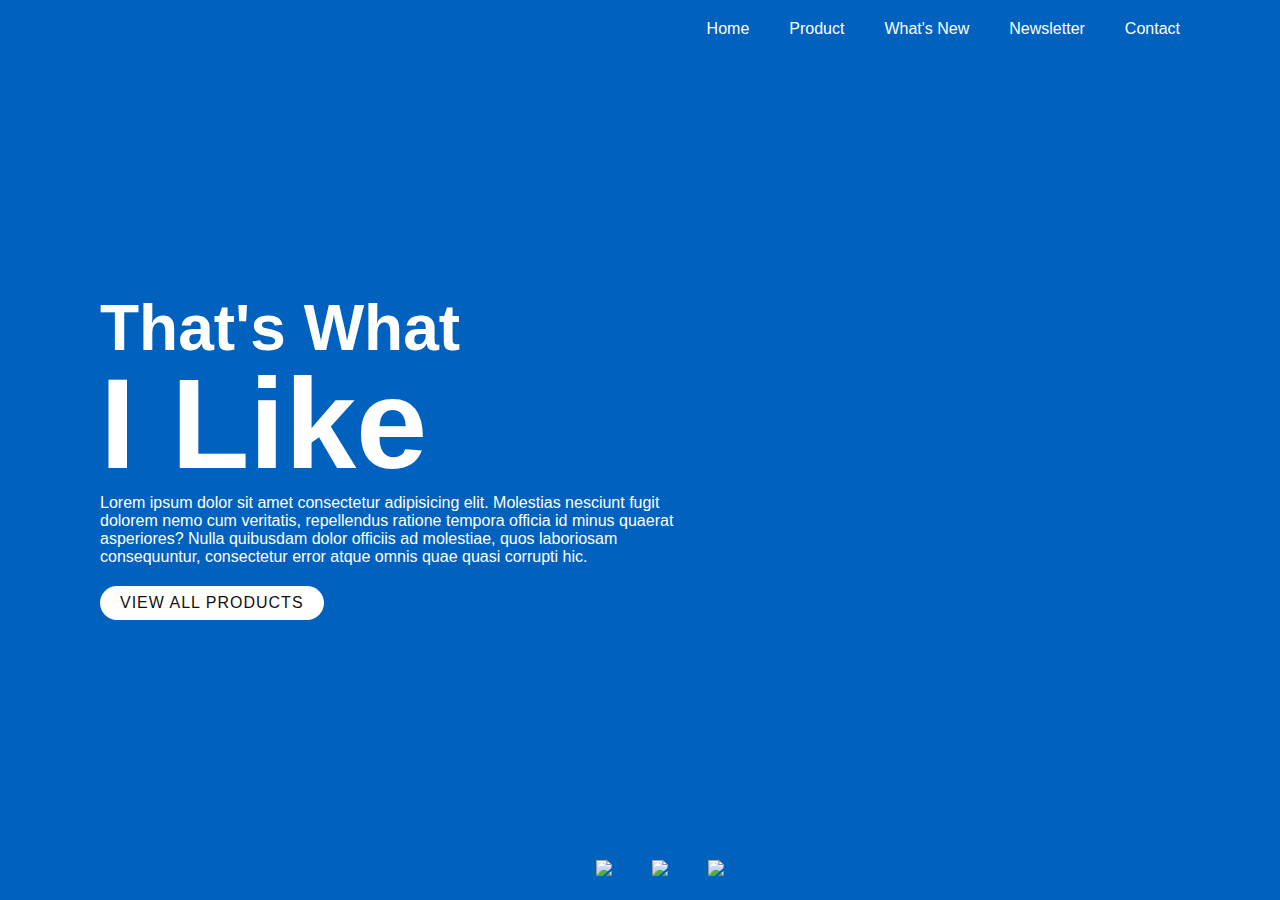
==== index.html @ f525b6c5 "update" ====
<!DOCTYPE html>
<html lang="en">
<head>
    <meta charset="UTF-8">
    <meta http-equiv="X-UA-Compatible" content="IE=edge">
    <meta name="viewport" content="width=device-width, initial-scale=1.0">
    <link rel="stylesheet" href="style.css">
    <title>Document</title>
</head>
<body>
        <section class="sec">
            <header>
                <a href="#"><img src="https://www.pepsi.com/en-us/uploads/images/logo-large.png?mtime=20180110134814" alt="" class="logo"></a>
                <ul>
                    <li><a href="#">Home</a></li>
                    <li><a href="#">Product</a></li>
                    <li><a href="#">What's New</a></li>
                    <li><a href="#">Newsletter</a></li>
                    <li><a href="#">Contact</a></li>
                </ul>
            </header>
            <div class="content">
                <div class="textBox">
                    <h2>That's What<br><span>I Like</span></h2>
                    <p>Lorem ipsum dolor sit amet consectetur adipisicing elit. Molestias nesciunt fugit dolorem nemo cum
                        veritatis, repellendus ratione tempora officia id minus quaerat asperiores?
                        Nulla quibusdam dolor officiis ad molestiae, quos laboriosam consequuntur, consectetur error atque
                        omnis quae quasi corrupti hic.</p>
                    <a href="#">View All Products</a>
                </div>
                <div class="imgBox">
                    <img src="https://www.pepsi.com/en-us/uploads/images/can-pepsi.png?mtime=20180110134757" alt="" class="pepsi" >
                    
                </div>         
            </div>
            <ul class="thumb">
                <li><img src="https://www.pepsi.com/en-us/uploads/images/can-pepsi.png?mtime=20180110134757" onclick="imgSlider('https://www.pepsi.com/en-us/uploads/images/can-pepsi.png?mtime=20180110134757');changeBgColor('#0062be')" ></li>
                <li><img src="https://www.pepsi.com/en-us/uploads/images/Diet-Pepsi-v2_12oz.png?mtime=20180215173735" onclick="imgSlider('https://www.pepsi.com/en-us/uploads/images/Diet-Pepsi-v2_12oz.png?mtime=20180215173735');changeBgColor('#e60c2c')"></li>
                <li><img src="https://www.pepsi.com/en-us/uploads/images/can-pepsi-zero-sugar.png" onclick="imgSlider('https://www.pepsi.com/en-us/uploads/images/can-pepsi-zero-sugar.png');changeBgColor('#1e1e1e')"></li>
            </ul>
            <ul class="sci">
                <li><a href="#"><img src="facebook.png" alt=""></a></li>
                <li><a href="#"><img src="twitter.png" alt=""></a></li>
                <li><a href="#"><img src="instagram.png" alt=""></a></li>
            </ul>
        </section>
        <script type="text/javascript">
            function imgSlider(anything) {
                document.querySelector('.pepsi').src =anything
            }
            function changeBgColor(color) {
                const sec = document.querySelector('.sec');
                sec.style.background = color;
                
            }
        </script>
    </body>
</body>
</html>
---- style.css ----
@import url('https://fonts.googleapis.com/css?famiyl=Poppins:200,300,400,500,600,700,800,900&display=swap');
*
{
    margin: 0;
    padding-right: 0;
    box-sizing: border-box;
    font-family: 'Poppins', sans-serif;
}
section{
    position: relative;
    width: 100%;
    min-height: 100vh;
    padding: 100px;
    display: flex;
    justify-content: space-between;
    align-items: center;
    background: #0062be;
    transition: 0.5s;
}
header{
    position: absolute;
    top: 0;
    left: 0;
    width: 100%;
    padding: 20px 100px;
    display: flex;
    justify-content: space-between;
    align-items: center;
}
header .logo{
position: relative;
max-width: 80px;
}
header ul {
position: relative;
display: flex;
}
header ul li{
    list-style: none;
}
header ul li a{
    display: inline-block;
    color: #fff;
    font-weight: 400;
    margin-left: 40px;
    text-decoration: none;
}
.content{
    position: relative;
    width: 100%;
    display: flex;
    justify-content: space-between;
    align-items: center;

}
.content .textBox
{
    position: relative;
    max-width: 600px;
}
.content .textBox h2
{
    color: #fff;
    font-size: 4em;
    line-height: 1.5em;
    font-weight: 900;
}
.content .textBox h2 span
{

    font-size: 2em;
  
}
.content .textBox p
{

    color: #fff;
  
}
.content .textBox a
{
display: inline-block;
margin-top: 20px;
padding: 8px 20px;
background: #fff;
color: #111;
border-radius: 40px;
font-weight: 500;
letter-spacing: 1px;
text-decoration: none;
text-transform: uppercase;
}

.content .imgBox
{
    width: 600px;
    display: flex;
    padding-right: 50px;
    margin-top: 50px;
    justify-content: flex-end;
}
.content .imgBox img{
    max-width: 260px;
}
.thumb{
    position: absolute;
    left: 50%;
    bottom: 20px;
    transform: translateX(-50%);
    display: flex;
}

.thumb li {
    list-style: none;
    display: inline-block;
    margin: 0 20px;
    cursor: pointer;
    transition: 0.5s;
}

.thumb li:hover{
    transform: translateY(-15px);
}

.thumb li img{
    max-width: 40px;
}

.sci{
    position: absolute;
    top: 50%;
    right: 30px;
    transform: translateY(-50%);
    display: flex;
    justify-content: center;
    align-items: center;
    flex-direction: column;
}

.sci li{
    list-style: none;
}

.sci li a{
    display:inline-block ;
    filter: invert(1);
    margin: 5px 0;
    transform: scale(0.6);
}
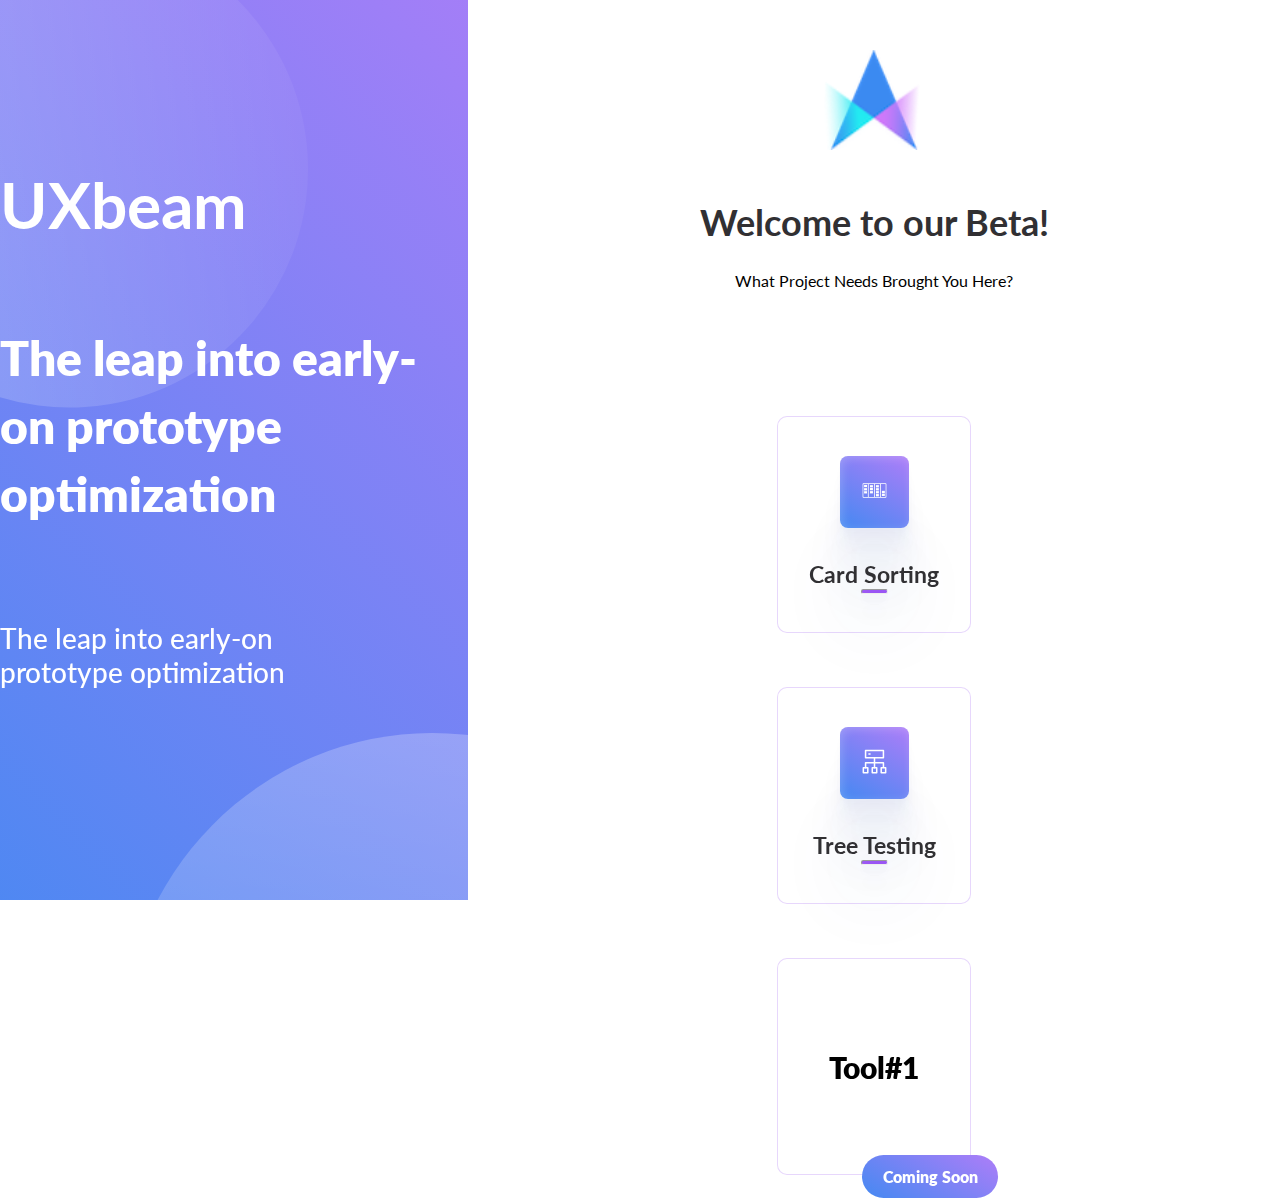
==== commit 4f94083e: "landing page done" ====
--- a/index.html
+++ b/index.html
@@ -1,59 +1,67 @@
 <!DOCTYPE html>
 <html lang="en">
-<head>
-    <meta charset="UTF-8">
-    <meta http-equiv="X-UA-Compatible" content="IE=edge">
-    <meta name="viewport" content="width=device-width, initial-scale=1.0">
-    <link rel="stylesheet" href="style.css">
+  <head>
+    <meta charset="UTF-8" />
+    <meta http-equiv="X-UA-Compatible" content="IE=edge" />
+    <meta name="viewport" content="width=device-width, initial-scale=1.0" />
+    <link rel="stylesheet" href="style.css" />
     <title>Document</title>
-</head>
-<body>
-        <section class="sec">
-            <header>
-                <a href="#"><img src="https://www.pepsi.com/en-us/uploads/images/logo-large.png?mtime=20180110134814" alt="" class="logo"></a>
-                <ul>
-                    <li><a href="#">Home</a></li>
-                    <li><a href="#">Product</a></li>
-                    <li><a href="#">What's New</a></li>
-                    <li><a href="#">Newsletter</a></li>
-                    <li><a href="#">Contact</a></li>
-                </ul>
-            </header>
-            <div class="content">
-                <div class="textBox">
-                    <h2>That's What<br><span>I Like</span></h2>
-                    <p>Lorem ipsum dolor sit amet consectetur adipisicing elit. Molestias nesciunt fugit dolorem nemo cum
-                        veritatis, repellendus ratione tempora officia id minus quaerat asperiores?
-                        Nulla quibusdam dolor officiis ad molestiae, quos laboriosam consequuntur, consectetur error atque
-                        omnis quae quasi corrupti hic.</p>
-                    <a href="#">View All Products</a>
-                </div>
-                <div class="imgBox">
-                    <img src="https://www.pepsi.com/en-us/uploads/images/can-pepsi.png?mtime=20180110134757" alt="" class="pepsi" >
-                    
-                </div>         
+  </head>
+  <body>
+    <section class="sec">
+      <sidebar class="sidebar">
+        <div class="side-content">
+          <div class="textBox">
+            <h2>UXbeam</h2>
+            <h4>The leap into early-on prototype optimization</h4>
+            <p>The leap into early-on prototype optimization</p>
+          </div>
+        </div>
+      </sidebar>
+
+      <main class="content">
+        <div class="top">
+          <img class="logo" src="./assets/logo-landing.png" alt="logo.png" />
+
+          <div class="main-content-textbox">
+            <h2>Welcome to our Beta!</h2>
+            <p>What Project Needs Brought You Here?</p>
+          </div>
+        </div>
+        <div class="body-content">
+          <div class="card">
+            <div class="icon">
+              <img src="./assets/01.svg" alt="Tree Testing Icon" />
             </div>
-            <ul class="thumb">
-                <li><img src="https://www.pepsi.com/en-us/uploads/images/can-pepsi.png?mtime=20180110134757" onclick="imgSlider('https://www.pepsi.com/en-us/uploads/images/can-pepsi.png?mtime=20180110134757');changeBgColor('#0062be')" ></li>
-                <li><img src="https://www.pepsi.com/en-us/uploads/images/Diet-Pepsi-v2_12oz.png?mtime=20180215173735" onclick="imgSlider('https://www.pepsi.com/en-us/uploads/images/Diet-Pepsi-v2_12oz.png?mtime=20180215173735');changeBgColor('#e60c2c')"></li>
-                <li><img src="https://www.pepsi.com/en-us/uploads/images/can-pepsi-zero-sugar.png" onclick="imgSlider('https://www.pepsi.com/en-us/uploads/images/can-pepsi-zero-sugar.png');changeBgColor('#1e1e1e')"></li>
-            </ul>
-            <ul class="sci">
-                <li><a href="#"><img src="facebook.png" alt=""></a></li>
-                <li><a href="#"><img src="twitter.png" alt=""></a></li>
-                <li><a href="#"><img src="instagram.png" alt=""></a></li>
-            </ul>
-        </section>
-        <script type="text/javascript">
-            function imgSlider(anything) {
-                document.querySelector('.pepsi').src =anything
-            }
-            function changeBgColor(color) {
-                const sec = document.querySelector('.sec');
-                sec.style.background = color;
-                
-            }
-        </script>
-    </body>
-</body>
-</html>+            <div class="card-textbox">
+              <h2>Card Sorting</h2>
+              <hr />
+            </div>
+          </div>
+          <div class="card">
+            <div class="icon">
+              <img src="./assets/3.svg" alt="Tree Testing Icon" />
+            </div>
+            <div class="card-textbox">
+              <h2>Tree Testing</h2>
+              <hr />
+            </div>
+          </div>
+          <div class="card">
+            <span>Tool#1</span>
+            <p class="coming-soon">Coming Soon</p>
+          </div>
+        </div>
+      </main>
+    </section>
+    <script type="text/javascript">
+      function imgSlider(anything) {
+        document.querySelector(".pepsi").src = anything;
+      }
+      function changeBgColor(color) {
+        const sec = document.querySelector(".sec");
+        sec.style.background = color;
+      }
+    </script>
+  </body>
+</html>
--- a/style.css
+++ b/style.css
@@ -1,149 +1,211 @@
-@import url('https://fonts.googleapis.com/css?famiyl=Poppins:200,300,400,500,600,700,800,900&display=swap');
-*
-{
-    margin: 0;
-    padding-right: 0;
-    box-sizing: border-box;
-    font-family: 'Poppins', sans-serif;
-}
-section{
-    position: relative;
-    width: 100%;
-    min-height: 100vh;
-    padding: 100px;
-    display: flex;
-    justify-content: space-between;
-    align-items: center;
-    background: #0062be;
-    transition: 0.5s;
-}
-header{
-    position: absolute;
+@import url("https://fonts.googleapis.com/css2?family=Lato:wght@700&display=swap");
+* {
+  margin: 0;
+  padding-right: 0;
+  box-sizing: border-box;
+  font-family: "Lato", sans-serif;
+}
+section {
+  position: relative;
+  width: 100%;
+  min-height: 100vh;
+  display: flex;
+  background: #fff;
+  transition: 0.5s;
+}
+sidebar {
+    position: sticky;
     top: 0;
     left: 0;
-    width: 100%;
-    padding: 20px 100px;
-    display: flex;
-    justify-content: space-between;
-    align-items: center;
-}
-header .logo{
-position: relative;
-max-width: 80px;
-}
-header ul {
-position: relative;
-display: flex;
-}
-header ul li{
-    list-style: none;
-}
-header ul li a{
-    display: inline-block;
-    color: #fff;
-    font-weight: 400;
-    margin-left: 40px;
-    text-decoration: none;
-}
-.content{
-    position: relative;
-    width: 100%;
-    display: flex;
-    justify-content: space-between;
-    align-items: center;
-
-}
-.content .textBox
-{
-    position: relative;
-    max-width: 600px;
-}
-.content .textBox h2
-{
-    color: #fff;
-    font-size: 4em;
-    line-height: 1.5em;
-    font-weight: 900;
-}
-.content .textBox h2 span
-{
-
-    font-size: 2em;
-  
-}
-.content .textBox p
-{
-
-    color: #fff;
-  
-}
-.content .textBox a
-{
-display: inline-block;
-margin-top: 20px;
-padding: 8px 20px;
-background: #fff;
-color: #111;
-border-radius: 40px;
-font-weight: 500;
-letter-spacing: 1px;
-text-decoration: none;
-text-transform: uppercase;
-}
-
-.content .imgBox
-{
-    width: 600px;
-    display: flex;
-    padding-right: 50px;
-    margin-top: 50px;
-    justify-content: flex-end;
-}
-.content .imgBox img{
-    max-width: 260px;
-}
-.thumb{
-    position: absolute;
-    left: 50%;
-    bottom: 20px;
-    transform: translateX(-50%);
-    display: flex;
-}
-
-.thumb li {
-    list-style: none;
-    display: inline-block;
-    margin: 0 20px;
-    cursor: pointer;
-    transition: 0.5s;
-}
-
-.thumb li:hover{
-    transform: translateY(-15px);
-}
-
-.thumb li img{
-    max-width: 40px;
-}
-
-.sci{
-    position: absolute;
-    top: 50%;
-    right: 30px;
-    transform: translateY(-50%);
-    display: flex;
-    justify-content: center;
-    align-items: center;
-    flex-direction: column;
-}
-
-.sci li{
-    list-style: none;
-}
-
-.sci li a{
-    display:inline-block ;
-    filter: invert(1);
-    margin: 5px 0;
-    transform: scale(0.6);
-}+  display: flex;
+  width: 50%;
+  height: 100vh;
+  background-image: url("./assets/Frame 60768.svg");
+  background-repeat: no-repeat;
+  object-fit: cover;
+}
+sidebar .side-content {
+  position: relative;
+  width: 100%;
+  display: flex;
+  justify-content: center;
+  align-items: center;
+}
+sidebar .side-content .textBox {
+  position: relative;
+  display: flex;
+  flex-direction: column;
+  align-items: start;
+  justify-content: space-between;
+  gap: 93px;
+}
+sidebar .side-content .textBox h2 {
+  font-style: normal;
+  font-weight: 700;
+  font-size: 64px;
+  line-height: 53px;
+  /* identical to box height */
+
+  color: #ffffff;
+}
+sidebar .side-content .textBox h4 {
+  width: 468px;
+  height: 204px;
+  font-style: normal;
+  font-weight: 800;
+  font-size: 48px;
+  line-height: 68px;
+  /* or 142% */
+
+  color: #ffffff;
+}
+
+sidebar .side-content .textBox p {
+  width: 382px;
+  height: 102px;
+  font-style: normal;
+  font-weight: 500;
+  font-size: 28px;
+  line-height: 34px;
+
+  color: #ffffff;
+}
+
+.logo {
+  position: relative;
+  width: 100px;
+  height: 100px;
+}
+
+.content {
+  display: flex;
+  flex-direction: column;
+  align-items: center;
+  justify-content: flex-start;
+  gap: 126px;
+  height: 100%;
+  width: 100%;
+  margin-top: 50px;
+}
+.content .top {
+  display: flex;
+  flex-direction: column;
+  align-items: center;
+  gap: 51px;
+}
+.main-content-textbox {
+  display: flex;
+  flex-direction: column;
+  align-items: center;
+  padding: 0px;
+  gap: 27px;
+  text-align: center;
+}
+
+.main-content-textbox h2 {
+  font-style: normal;
+  font-weight: 700;
+  font-size: 36px;
+  line-height: 43px;
+  color: #313033;
+}
+
+.body-content {
+  display: flex;
+  gap: 54px;
+}
+
+.card {
+  position: relative;
+  display: flex;
+  flex-direction: column;
+  justify-content: center;
+  align-items: center;
+  padding: 42px 30px;
+  gap: 32px;
+
+  width: 194px;
+  height: 217.11px;
+
+  background: #ffffff;
+  border: 1px solid rgba(136, 55, 242, 0.2);
+  border-radius: 10px;
+}
+
+.icon {
+  padding: 22px;
+  background: linear-gradient(210.82deg, #af7df8 -1.24%, #3b8af1 108.68%);
+  box-shadow: 0px 100px 80px rgba(41, 72, 152, 0.05),
+    0px 64.81px 46.85px rgba(41, 72, 152, 0.038),
+    0px 38.52px 25.48px rgba(41, 72, 152, 0.0304),
+    0px 20px 13px rgba(41, 72, 152, 0.025),
+    0px 8.15px 6.52px rgba(41, 72, 152, 0.0196),
+    0px 4px 3.15px rgba(41, 72, 152, 0.012),
+    inset 2px 2px 10px rgba(255, 255, 255, 0.2);
+  border-radius: 8px;
+}
+.icon > img {
+  width: 25px;
+  height: 25px;
+}
+.card-textbox {
+  display: flex;
+  flex-direction: column;
+  align-items: center;
+}
+.card-textbox > h2 {
+  font-style: normal;
+  font-weight: 700;
+  font-size: 23px;
+  line-height: 29px;
+  color: #313033;
+}
+
+.card-textbox > hr {
+  width: 27px;
+  height: 5px;
+  background: rgba(136, 55, 242);
+  box-shadow: 0px 100px 80px rgba(41, 72, 152, 0.05),
+    0px 64.81px 46.85px rgba(41, 72, 152, 0.038),
+    0px 38.52px 25.48px rgba(41, 72, 152, 0.0304),
+    0px 20px 13px rgba(41, 72, 152, 0.025),
+    0px 8.15px 6.52px rgba(41, 72, 152, 0.0196),
+    0px 4px 3.15px rgba(41, 72, 152, 0.012),
+    inset 2px 2px 10px rgba(255, 255, 255, 0.2);
+  border-radius: 30px;
+}
+.card span {
+  font-style: normal;
+  font-weight: 800;
+  font-size: 30px;
+  line-height: 36px;
+}
+.coming-soon {
+  position: absolute;
+  left: 84px;
+  top: 196px;
+  display: flex;
+  width: 136px;
+  justify-content: center;
+  align-items: center;
+  padding: 12px 20px;
+  background: linear-gradient(210.82deg, #af7df8 -1.24%, #3b8af1 108.68%);
+  border-radius: 26px;
+  position: absolute;
+  font-family: "Lato";
+  font-style: normal;
+  font-weight: 800;
+  font-size: 16px;
+  line-height: 19px;
+  color: #ffffff;
+}
+.highlight {
+}
+
+@media screen and (max-width: 1280px) {
+    .body-content {
+        display: flex;
+        flex-direction: column;
+        gap: 54px;
+      }
+  }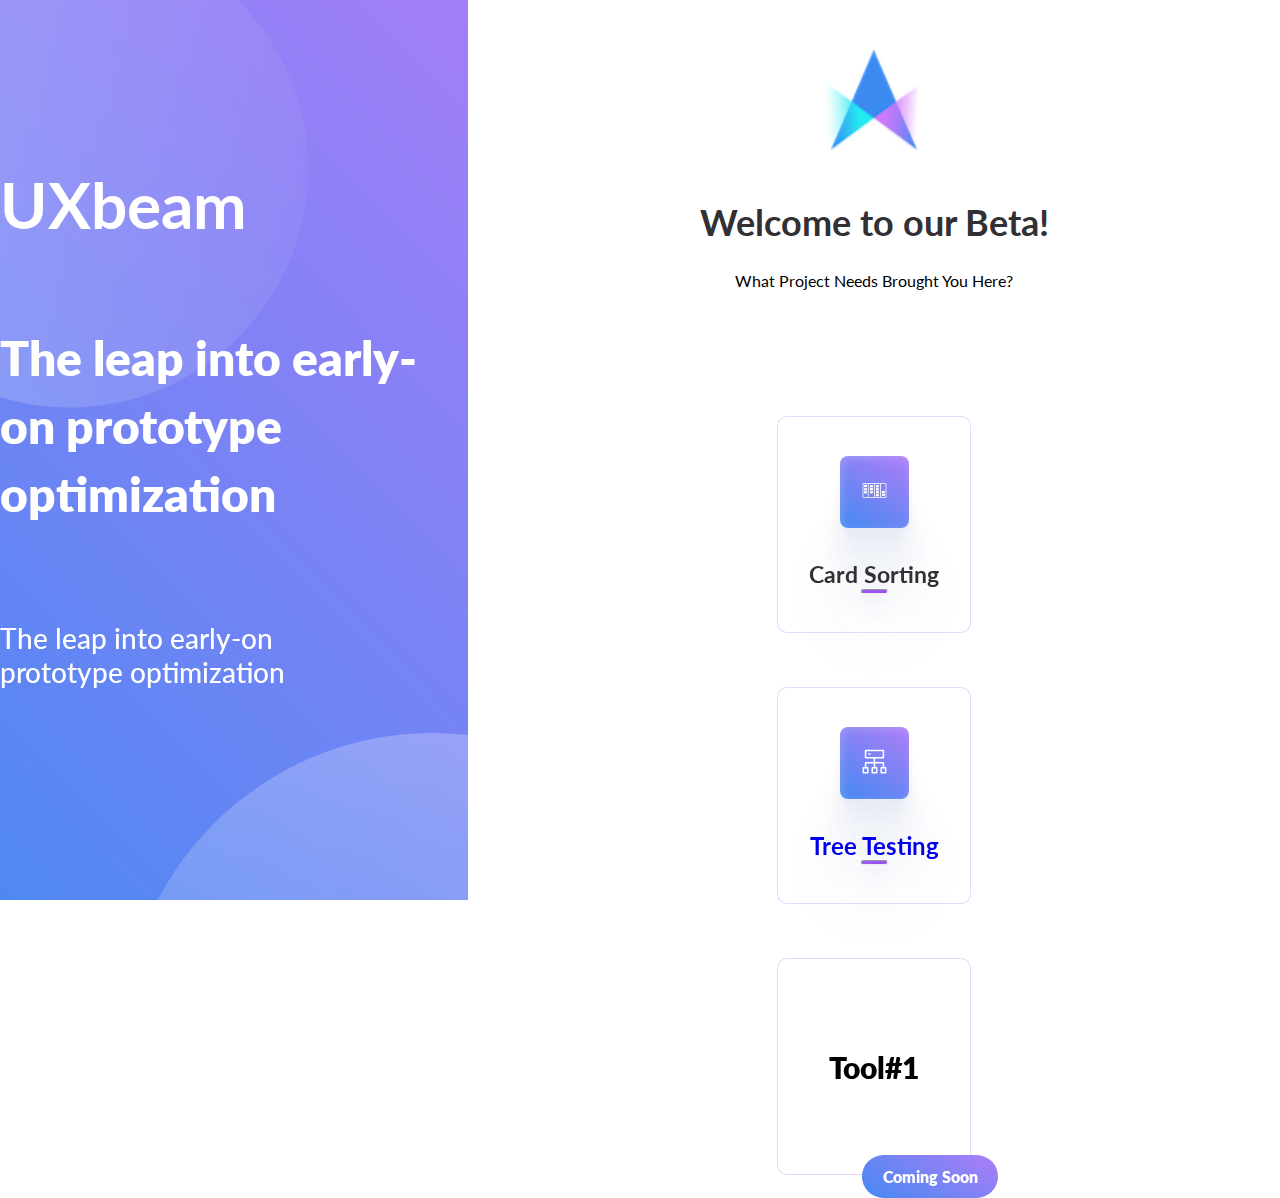
==== commit 7606bbcb: "almost done" ====
--- a/index.html
+++ b/index.html
@@ -43,7 +43,9 @@
               <img src="./assets/3.svg" alt="Tree Testing Icon" />
             </div>
             <div class="card-textbox">
-              <h2>Tree Testing</h2>
+              <a href="tree-testing.html">
+                <h2>Tree Testing</h2>
+              </a>
               <hr />
             </div>
           </div>
--- a/style.css
+++ b/style.css
@@ -14,9 +14,9 @@
   transition: 0.5s;
 }
 sidebar {
-    position: sticky;
-    top: 0;
-    left: 0;
+  position: sticky;
+  top: 0;
+  left: 0;
   display: flex;
   width: 50%;
   height: 100vh;
@@ -148,10 +148,14 @@
   width: 25px;
   height: 25px;
 }
+
 .card-textbox {
   display: flex;
   flex-direction: column;
   align-items: center;
+}
+.card-textbox a{
+  text-decoration: none;
 }
 .card-textbox > h2 {
   font-style: normal;
@@ -203,9 +207,9 @@
 }
 
 @media screen and (max-width: 1280px) {
-    .body-content {
-        display: flex;
-        flex-direction: column;
-        gap: 54px;
-      }
-  }+  .body-content {
+    display: flex;
+    flex-direction: column;
+    gap: 54px;
+  }
+}
